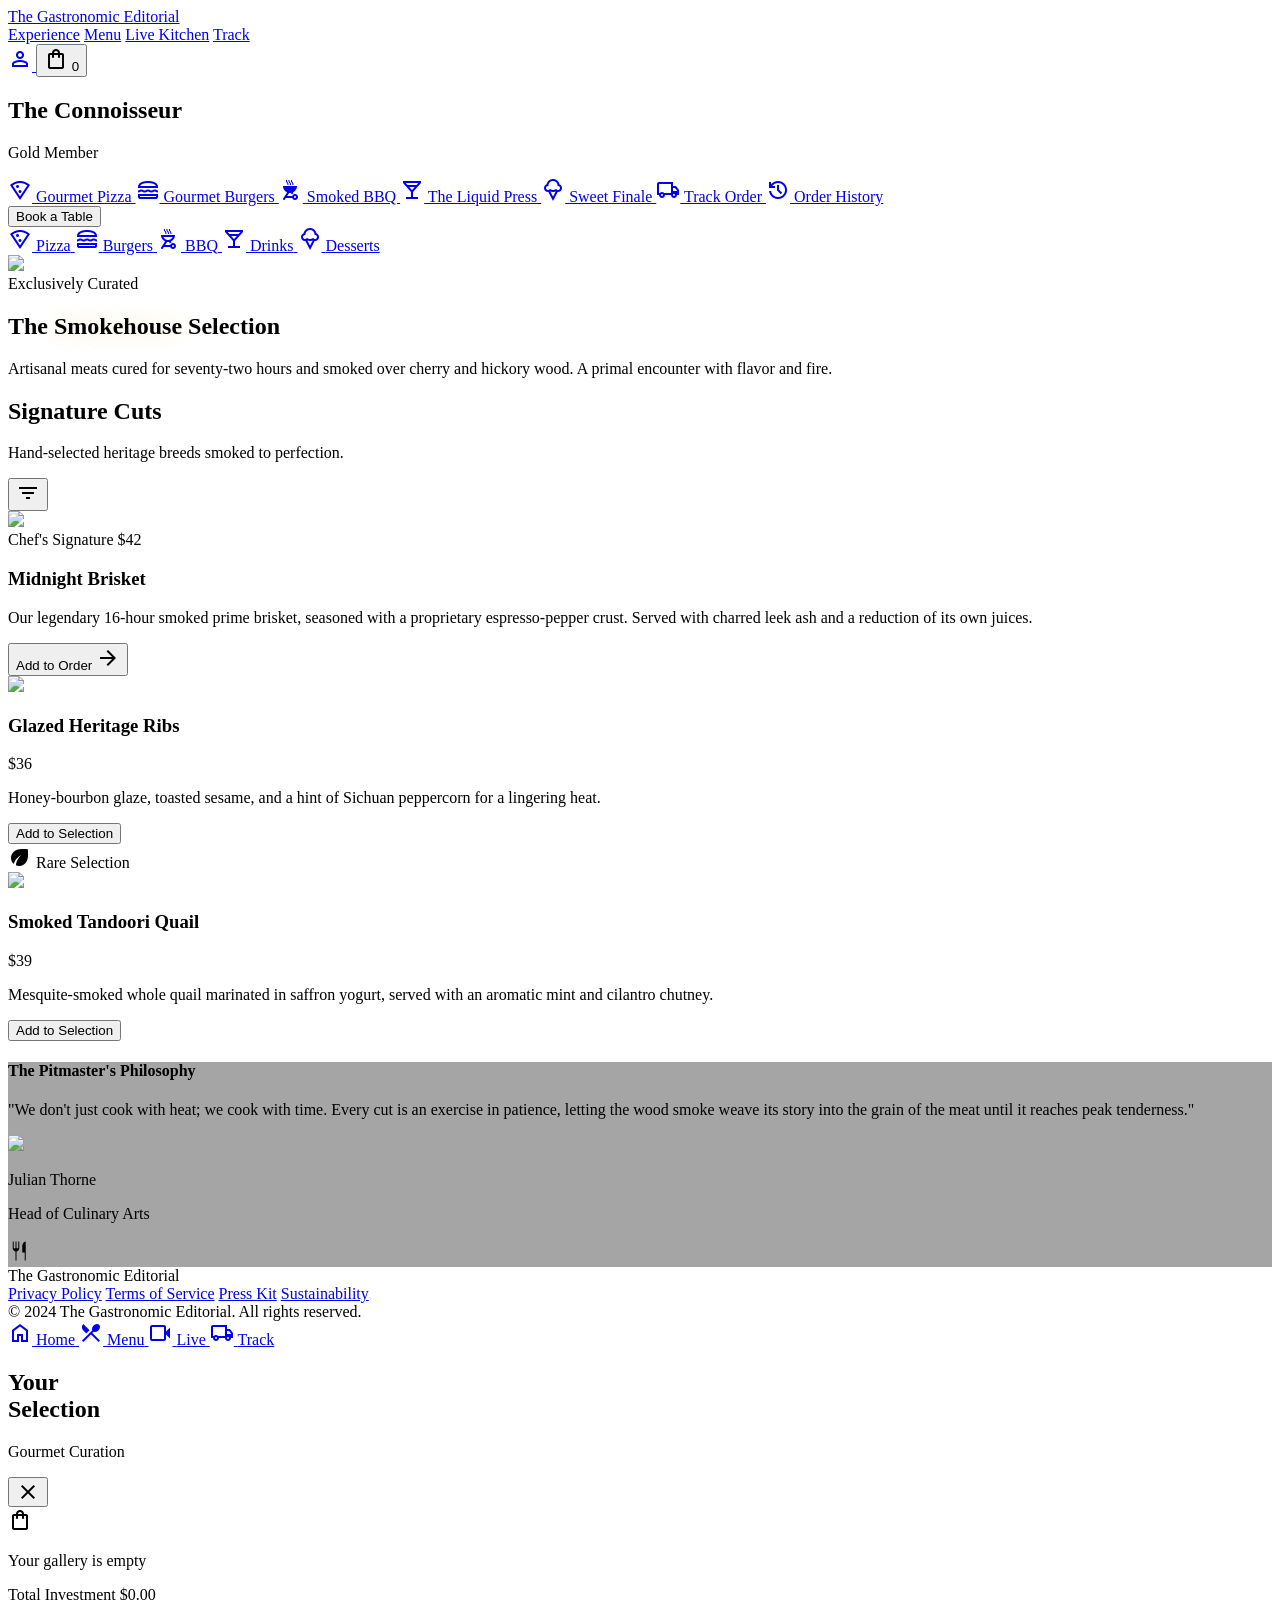
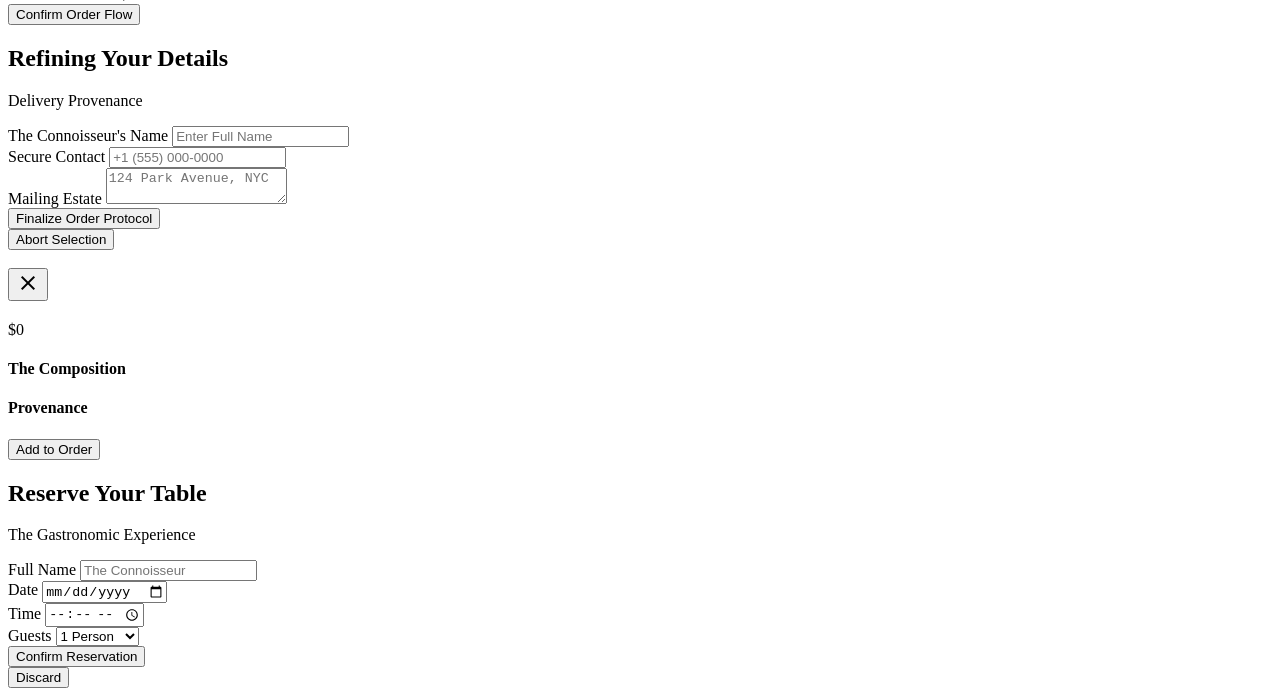
==== BBQ.html @ ee4dd298 "Initial commit with all project files" ====
<!DOCTYPE html>

<html class="dark" lang="en"><head>
<meta charset="utf-8"/>
<meta content="width=device-width, initial-scale=1.0" name="viewport"/>
<script src="https://cdn.tailwindcss.com?plugins=forms,container-queries"></script>
<link href="https://fonts.googleapis.com/css2?family=Inter:wght@400;500;600;700&amp;family=Manrope:wght@600;700;800&amp;family=Material+Symbols+Outlined:wght,FILL@100..700,0..1&amp;display=swap" rel="stylesheet"/>
<link href="https://fonts.googleapis.com/css2?family=Material+Symbols+Outlined:wght,FILL@100..700,0..1&amp;display=swap" rel="stylesheet"/>
<script id="tailwind-config">
      tailwind.config = {
        darkMode: "class",
        theme: {
          extend: {
            colors: {
              "tertiary-container": "#2ecc71",
              "on-secondary-container": "#451f00",
              "background": "#131313",
              "on-primary-fixed": "#241a00",
              "inverse-on-surface": "#313030",
              "on-tertiary-fixed-variant": "#005228",
              "surface-container-lowest": "#0e0e0e",
              "secondary-fixed-dim": "#ffb783",
              "outline": "#99907c",
              "on-error-container": "#ffdad6",
              "tertiary-fixed-dim": "#4ae183",
              "surface-variant": "#353534",
              "surface-container": "#201f1f",
              "secondary": "#ffb783",
              "primary-container": "#d4af37",
              "on-primary-fixed-variant": "#574500",
              "primary": "#f2ca50",
              "error-container": "#93000a",
              "error": "#ffb4ab",
              "tertiary-fixed": "#6bfe9c",
              "on-tertiary-fixed": "#00210c",
              "on-surface": "#e5e2e1",
              "inverse-primary": "#735c00",
              "surface-container-high": "#2a2a2a",
              "on-tertiary-container": "#005027",
              "on-primary-container": "#554300",
              "on-tertiary": "#003919",
              "on-background": "#e5e2e1",
              "surface-container-highest": "#353534",
              "surface": "#131313",
              "surface-tint": "#e9c349",
              "on-primary": "#3c2f00",
              "surface-bright": "#393939",
              "secondary-container": "#db7619",
              "primary-fixed": "#ffe088",
              "inverse-surface": "#e5e2e1",
              "on-secondary-fixed": "#301400",
              "on-secondary": "#4f2500",
              "surface-container-low": "#1c1b1b",
              "on-secondary-fixed-variant": "#713700",
              "on-surface-variant": "#d0c5af",
              "outline-variant": "#4d4635",
              "surface-dim": "#131313",
              "primary-fixed-dim": "#e9c349",
              "secondary-fixed": "#ffdcc5",
              "tertiary": "#54e98a",
              "on-error": "#690005"
            },
            fontFamily: {
              "headline": ["Manrope"],
              "body": ["Inter"],
              "label": ["Inter"]
            },
            borderRadius: {"DEFAULT": "0.25rem", "lg": "0.5rem", "xl": "0.75rem", "full": "9999px"},
          },
        },
      }
    </script>
<style>
      .material-symbols-outlined {
        font-variation-settings: 'FILL' 0, 'wght' 400, 'GRAD' 0, 'opsz' 24;
      }
      .glass-card {
        background: rgba(32, 31, 31, 0.4);
        backdrop-filter: blur(24px);
      }
      .text-glow {
        text-shadow: 0 0 20px rgba(242, 202, 80, 0.3);
      }
    </style>
</head>
<body class="bg-background text-on-background font-body selection:bg-primary selection:text-on-primary">
<!-- Top Navigation Bar (Standardized) -->
<nav class="fixed top-0 w-full z-50 bg-surface-variant/40 backdrop-blur-3xl shadow-2xl shadow-black/20 no-border">
<div class="flex justify-between items-center w-full px-8 py-4 max-w-screen-2xl mx-auto">
<a href="index.html" class="text-2xl font-manrope font-extrabold tracking-tighter text-white">
    The Gastronomic Editorial
</a>
<div class="hidden md:flex items-center gap-10">
<a id="nav-experience" class="font-inter text-sm hover:scale-105 transition-transform duration-300 text-gray-400 hover:text-white" href="index.html">Experience</a>
<a id="nav-menu" class="font-inter text-sm hover:scale-105 transition-transform duration-300 text-gray-400 hover:text-white" href="menu.html">Menu</a>
<a id="nav-live" class="font-inter text-sm hover:scale-105 transition-transform duration-300 text-gray-400 hover:text-white" href="live.html">Live Kitchen</a>
<a id="nav-track" class="font-inter text-sm hover:scale-105 transition-transform duration-300 text-gray-400 hover:text-white" href="track.html">Track</a>
</div>
<div class="flex items-center gap-6">
<a href="profile.html" class="text-white hover:scale-105 transition-transform duration-300" title="Profile">
<span class="material-symbols-outlined">person</span>
</a>
<button class="text-white hover:scale-105 transition-transform duration-300 relative" data-id="cart-toggle" title="Cart">
<span class="material-symbols-outlined">shopping_bag</span>
<span class="absolute -top-1 -right-1 w-4 h-4 bg-primary text-on-primary text-[10px] font-bold rounded-full flex items-center justify-center cart-badge hidden">0</span>
</button>
</div>
</div>
</nav>
<!-- Side Navigation (Web Only) -->
<aside class="hidden lg:flex flex-col h-full py-8 bg-[#1c1b1b] w-72 fixed left-0 top-0 pt-24 z-40 border-r border-white/5">
    <div class="px-8 mb-10">
        <h2 class="text-lg font-black text-[#f2ca50] font-headline user-name-display">The Connoisseur</h2>
        <p class="text-neutral-500 font-['Inter'] font-medium text-xs uppercase tracking-widest">Gold Member</p>
    </div>
    <nav class="flex flex-col gap-1">
        <a class="flex items-center gap-4 py-3 font-['Inter'] font-medium text-sm text-neutral-500 pl-4 hover:bg-[#201f1f] transition-colors translate-x-1 duration-200" href="menu.html">
            <span class="material-symbols-outlined text-lg">local_pizza</span>
            Gourmet Pizza
        </a>
        <a class="flex items-center gap-4 py-3 font-['Inter'] font-medium text-sm text-neutral-500 pl-4 hover:bg-[#201f1f] transition-colors translate-x-1 duration-200" href="burgur.html">
            <span class="material-symbols-outlined text-lg">lunch_dining</span>
            Gourmet Burgers
        </a>
        <a class="flex items-center gap-4 py-3 font-['Inter'] font-bold text-[#d4af37] border-l-4 border-[#f2ca50] pl-4 bg-[#201f1f] translate-x-1 duration-200" href="BBQ.html">
            <span class="material-symbols-outlined text-lg" style="font-variation-settings: 'FILL' 1;">outdoor_grill</span>
            Smoked BBQ
        </a>
        <a class="flex items-center gap-4 py-3 font-['Inter'] font-medium text-sm text-neutral-500 pl-4 hover:bg-[#201f1f] transition-colors translate-x-1 duration-200" href="drinks.html">
            <span class="material-symbols-outlined text-lg">local_bar</span>
            The Liquid Press
        </a>
        <a class="flex items-center gap-4 py-3 font-['Inter'] font-medium text-sm text-neutral-500 pl-4 hover:bg-[#201f1f] transition-colors translate-x-1 duration-200" href="dessert.html">
            <span class="material-symbols-outlined text-lg">icecream</span>
            Sweet Finale
        </a>
        <a class="flex items-center gap-4 py-3 font-['Inter'] font-medium text-sm text-neutral-500 pl-4 hover:bg-[#201f1f] transition-colors translate-x-1 duration-200" href="track.html">
            <span class="material-symbols-outlined text-lg">local_shipping</span>
            Track Order
        </a>
        <a class="flex items-center gap-4 py-3 font-['Inter'] font-medium text-sm text-neutral-500 pl-4 hover:bg-[#201f1f] transition-colors translate-x-1 duration-200" href="profile.html">
            <span class="material-symbols-outlined text-lg">history</span>
            Order History
        </a>
    </nav>
<div class="mt-auto px-6">
<button class="w-full py-4 rounded-full bg-gradient-to-br from-primary to-primary-container text-on-primary font-bold text-sm uppercase tracking-widest shadow-xl shadow-primary/10 hover:scale-[1.02] active:scale-95 transition-all">
                Book a Table
            </button>
</div>
</aside>
<!-- Main Content Canvas -->
<main class="lg:ml-72 min-h-screen">
<!-- Mobile Category Filter (Horizontal Scroll) -->
<nav class="lg:hidden flex overflow-x-auto py-6 mb-12 gap-4 no-scrollbar -mx-8 px-8 sticky top-[72px] z-30 bg-background/80 backdrop-blur-xl border-b border-white/5 category-scroll">
    <a href="menu.html" class="category-link flex-shrink-0 flex items-center gap-3 px-6 py-3 rounded-full bg-surface-container border border-white/5 text-neutral-400">
        <span class="material-symbols-outlined text-lg">local_pizza</span>
        <span class="text-[10px] font-black uppercase tracking-[0.2em]">Pizza</span>
    </a>
    <a href="burgur.html" class="category-link flex-shrink-0 flex items-center gap-3 px-6 py-3 rounded-full bg-surface-container border border-white/5 text-neutral-400">
        <span class="material-symbols-outlined text-lg">lunch_dining</span>
        <span class="text-[10px] font-black uppercase tracking-[0.2em]">Burgers</span>
    </a>
    <a href="BBQ.html" class="category-link flex-shrink-0 flex items-center gap-3 px-6 py-3 rounded-full bg-surface-container border border-white/5 text-neutral-400">
        <span class="material-symbols-outlined text-lg">outdoor_grill</span>
        <span class="text-[10px] font-black uppercase tracking-[0.2em]">BBQ</span>
    </a>
    <a href="drinks.html" class="category-link flex-shrink-0 flex items-center gap-3 px-6 py-3 rounded-full bg-surface-container border border-white/5 text-neutral-400">
        <span class="material-symbols-outlined text-lg">local_bar</span>
        <span class="text-[10px] font-black uppercase tracking-[0.2em]">Drinks</span>
    </a>
    <a href="dessert.html" class="category-link flex-shrink-0 flex items-center gap-3 px-6 py-3 rounded-full bg-surface-container border border-white/5 text-neutral-400">
        <span class="material-symbols-outlined text-lg">icecream</span>
        <span class="text-[10px] font-black uppercase tracking-[0.2em]">Desserts</span>
    </a>
</nav>
<!-- Hero Section -->
<section class="relative h-[716px] flex items-end overflow-hidden">
<img class="absolute inset-0 w-full h-full object-cover" data-alt="Extreme close-up of slow-cooked beef brisket with glistening fat rendering, deep black pepper crust, and wisps of wood smoke on a dark background" src="https://lh3.googleusercontent.com/aida-public/[base64]"/>
<div class="absolute inset-0 bg-gradient-to-t from-background via-background/40 to-transparent"></div>
<div class="relative z-10 px-8 pb-20 max-w-5xl">
<div class="flex items-center gap-3 mb-4">
<span class="h-[1px] w-12 bg-primary"></span>
<span class="text-primary font-bold uppercase tracking-[0.3em] text-xs">Exclusively Curated</span>
</div>
<h1 class="font-headline text-6xl md:text-8xl font-extrabold text-white tracking-tighter leading-none mb-6">
                    The <span class="text-primary text-glow italic">Smokehouse</span> Selection
                </h1>
<p class="text-on-surface-variant max-w-xl text-lg leading-relaxed">
                    Artisanal meats cured for seventy-two hours and smoked over cherry and hickory wood. A primal encounter with flavor and fire.
                </p>
</div>
</section>
<!-- Menu Content -->
<section class="px-8 py-24 max-w-screen-2xl mx-auto">
<!-- Category Header -->
<div class="flex justify-between items-end mb-16 border-b border-outline-variant/15 pb-8">
<div>
<h2 class="font-headline text-3xl font-bold text-white mb-2">Signature Cuts</h2>
<p class="text-neutral-500 font-medium italic">Hand-selected heritage breeds smoked to perfection.</p>
</div>
<div class="flex gap-4">
<button class="w-12 h-12 rounded-full border border-outline-variant/30 flex items-center justify-center text-on-surface hover:bg-surface-container transition-colors">
<span class="material-symbols-outlined">filter_list</span>
</button>
</div>
</div>
<!-- Bento-Style Menu Grid -->
<div class="grid grid-cols-1 md:grid-cols-12 gap-8">
<!-- Main Item: Midnight Brisket -->
<div class="md:col-span-8 group relative overflow-hidden rounded-xl bg-surface-container-low">
<div class="flex flex-col md:flex-row h-full">
<div class="md:w-1/2 overflow-hidden h-64 md:h-auto">
<img class="w-full h-full object-cover transition-transform duration-700 group-hover:scale-110" data-alt="Glistening sliced beef brisket on a dark slate board with coarse salt and an espresso pepper rub visible on the bark" src="https://lh3.googleusercontent.com/aida-public/[base64]"/>
</div>
<div class="md:w-1/2 p-10 flex flex-col justify-center">
<div class="flex justify-between items-start mb-6">
<span class="px-3 py-1 bg-primary/10 text-primary text-[10px] font-black uppercase tracking-widest rounded-full">Chef's Signature</span>
<span class="text-2xl font-headline font-bold text-white">$42</span>
</div>
<h3 class="font-headline text-3xl font-bold text-white mb-4 cursor-pointer hover:text-primary transition-colors" onclick="ItemDetails.show({name: 'Midnight Brisket', price: 42, image: 'https://lh3.googleusercontent.com/aida-public/[base64]', type: 'bbq', description: 'Our legendary 16-hour smoked prime brisket, seasoned with a proprietary espresso-pepper crust. Served with charred leek ash and a reduction of its own juices.', ingredients: 'Prime Brisket, Espresso-Pepper Rub, Hickory Smoke, Leek Ash.'})">Midnight Brisket</h3>
<p class="text-on-surface-variant mb-8 text-sm leading-relaxed">
                                Our legendary 16-hour smoked prime brisket, seasoned with a proprietary espresso-pepper crust. Served with charred leek ash and a reduction of its own juices.
                            </p>
<button onclick="Cart.addItem({name: 'Midnight Brisket', price: 42, image: 'https://lh3.googleusercontent.com/aida-public/[base64]', type: 'bbq'})" class="flex items-center gap-2 text-primary font-bold text-xs uppercase tracking-widest group/btn">
                                Add to Order 
                                <span class="material-symbols-outlined text-sm transition-transform group-hover/btn:translate-x-1">arrow_forward</span>
</button>
</div>
</div>
</div>
<!-- Secondary Item: Glazed Heritage Ribs -->
<div class="md:col-span-4 group flex flex-col bg-surface-container rounded-xl overflow-hidden hover:bg-surface-container-high transition-all duration-300">
<div class="h-64 overflow-hidden">
<img class="w-full h-full object-cover transition-transform duration-700 group-hover:scale-105" data-alt="Close-up of glazed pork ribs with a honey bourbon sheen, sprinkled with toasted sesame seeds and fresh scallions on a dark background" src="https://lh3.googleusercontent.com/aida-public/[base64]"/>
</div>
<div class="p-8 flex-1 flex flex-col">
<div class="flex justify-between mb-4">
<h3 class="font-headline text-xl font-bold text-white cursor-pointer hover:text-primary transition-colors" onclick="ItemDetails.show({name: 'Glazed Heritage Ribs', price: 36, image: 'https://lh3.googleusercontent.com/aida-public/[base64]', type: 'bbq', description: 'Honey-bourbon glaze, toasted sesame, and a hint of Sichuan peppercorn for a lingering heat.', ingredients: 'Heritage Pork Ribs, Honey-Bourbon Glaze, Sesame Seeds, Sichuan Peppercorn.'})">Glazed Heritage Ribs</h3>
<span class="text-primary font-bold">$36</span>
</div>
<p class="text-on-surface-variant text-sm mb-8">
                            Honey-bourbon glaze, toasted sesame, and a hint of Sichuan peppercorn for a lingering heat.
                        </p>
<button onclick="Cart.addItem({name: 'Glazed Heritage Ribs', price: 36, image: 'https://lh3.googleusercontent.com/aida-public/[base64]', type: 'bbq'})" class="mt-auto w-full py-3 rounded-lg border border-outline-variant/20 text-xs font-bold uppercase tracking-widest hover:bg-primary hover:text-on-primary hover:border-primary transition-colors">
                            Add to Selection
                        </button>
</div>
</div>
<!-- Third Item: Smoked Tandoori Quail -->
<div class="md:col-span-4 group flex flex-col bg-surface-container rounded-xl overflow-hidden hover:bg-surface-container-high transition-all duration-300">
<div class="h-64 overflow-hidden relative">
<div class="absolute top-4 left-4 z-10 px-3 py-1 bg-tertiary/20 backdrop-blur-md text-tertiary text-[10px] font-black uppercase tracking-widest rounded-full flex items-center gap-1">
<span class="material-symbols-outlined text-[12px]" style="font-variation-settings: 'FILL' 1;">eco</span> Rare Selection
                        </div>
<img class="w-full h-full object-cover transition-transform duration-700 group-hover:scale-105" data-alt="Artistically plated smoked quail with vibrant saffron yogurt swirls and bright green mint chutney droplets on a textured black plate" src="https://lh3.googleusercontent.com/aida-public/[base64]"/>
</div>
<div class="p-8 flex-1 flex flex-col">
<div class="flex justify-between mb-4">
<h3 class="font-headline text-xl font-bold text-white cursor-pointer hover:text-primary transition-colors" onclick="ItemDetails.show({name: 'Smoked Tandoori Quail', price: 39, image: 'https://lh3.googleusercontent.com/aida-public/[base64]', type: 'bbq', description: 'Mesquite-smoked whole quail marinated in saffron yogurt, served with an aromatic mint and cilantro chutney.', ingredients: 'Whole Quail, Saffron Yogurt, Mesquite Smoke, Mint Chutney.'})">Smoked Tandoori Quail</h3>
<span class="text-primary font-bold">$39</span>
</div>
<p class="text-on-surface-variant text-sm mb-8">
                            Mesquite-smoked whole quail marinated in saffron yogurt, served with an aromatic mint and cilantro chutney.
                        </p>
<button onclick="Cart.addItem({name: 'Smoked Tandoori Quail', price: 39, image: 'https://lh3.googleusercontent.com/aida-public/[base64]', type: 'bbq'})" class="mt-auto w-full py-3 rounded-lg border border-outline-variant/20 text-xs font-bold uppercase tracking-widest hover:bg-primary hover:text-on-primary hover:border-primary transition-colors">
                            Add to Selection
                        </button>
</div>
</div>
<!-- Featured Category Callout -->
<div class="md:col-span-8 glass-card rounded-xl border border-outline-variant/10 p-12 flex items-center">
<div class="max-w-md">
<h4 class="font-headline text-2xl font-bold text-[#f2ca50] mb-4 italic">The Pitmaster's Philosophy</h4>
<p class="text-on-surface-variant text-sm leading-loose mb-6">
                            "We don't just cook with heat; we cook with time. Every cut is an exercise in patience, letting the wood smoke weave its story into the grain of the meat until it reaches peak tenderness."
                        </p>
<div class="flex items-center gap-4">
<div class="w-12 h-12 rounded-full overflow-hidden border border-primary/30">
<img class="w-full h-full object-cover" data-alt="Portrait of a professional chef in a black apron with a focused expression" src="https://lh3.googleusercontent.com/aida-public/[base64]"/>
</div>
<div>
<p class="text-white text-xs font-bold uppercase tracking-widest">Julian Thorne</p>
<p class="text-neutral-500 text-[10px]">Head of Culinary Arts</p>
</div>
</div>
</div>
<div class="hidden md:block ml-auto">
<span class="material-symbols-outlined text-[120px] text-primary/5 select-none" style="font-variation-settings: 'wght' 200;">restaurant</span>
</div>
</div>
</div>
</section>
<!-- Footer (Shared Component) -->
<footer class="w-full py-12 px-8 bg-surface border-t border-white/5 pb-32 md:pb-12">
<div class="flex flex-col md:flex-row justify-between items-center gap-8 max-w-screen-2xl mx-auto">
<div class="text-xl font-manrope font-bold text-white/80">
                The Gastronomic Editorial
            </div>
<div class="flex flex-wrap justify-center gap-8">
<a class="font-inter text-xs tracking-wide text-gray-500 hover:text-yellow-400 transition-colors uppercase font-bold" href="privacy policy.html">Privacy Policy</a>
<a class="font-inter text-xs tracking-wide text-gray-500 hover:text-yellow-400 transition-colors uppercase font-bold" href="terms of services.html">Terms of Service</a>
<a class="font-inter text-xs tracking-wide text-gray-500 hover:text-yellow-400 transition-colors uppercase font-bold" href="press.html">Press Kit</a>
<a class="font-inter text-xs tracking-wide text-gray-500 hover:text-yellow-400 transition-colors uppercase font-bold" href="sustainability.html">Sustainability</a>
</div>
<div class="font-inter text-[10px] tracking-widest text-gray-600 uppercase">
                © 2024 The Gastronomic Editorial. All rights reserved.
            </div>
</div>
</footer>
</main>
<!-- Standardized Bottom Mobile Navigation (Floating Island) -->
<nav id="mobile-nav" class="md:hidden fixed bottom-6 left-1/2 -translate-x-1/2 w-[90%] max-w-md rounded-full px-6 py-3 z-50 bg-surface-variant/40 backdrop-blur-2xl shadow-xl shadow-black/40 border border-white/10 flex justify-around items-center">
<a href="index.html" class="flex flex-col items-center justify-center text-gray-400 hover:text-white transition-all">
<span class="material-symbols-outlined">home</span>
<span class="font-inter text-[10px] font-medium mt-1">Home</span>
</a>
<a href="menu.html" class="flex flex-col items-center justify-center text-yellow-400 relative after:content-[''] after:absolute after:-bottom-1 after:w-1 after:h-1 after:bg-yellow-400 after:rounded-full scale-110">
<span class="material-symbols-outlined">restaurant_menu</span>
<span class="font-inter text-[10px] font-medium mt-1">Menu</span>
</a>
<a href="live.html" class="flex flex-col items-center justify-center text-gray-400 hover:text-white transition-all">
<span class="material-symbols-outlined">videocam</span>
<span class="font-inter text-[10px] font-medium mt-1">Live</span>
</a>
<a href="track.html" class="flex flex-col items-center justify-center text-gray-400 hover:text-white transition-all">
<span class="material-symbols-outlined">local_shipping</span>
<span class="font-inter text-[10px] font-medium mt-1">Track</span>
</a>
</nav>

<script src="script.js"></script>
</body></html>
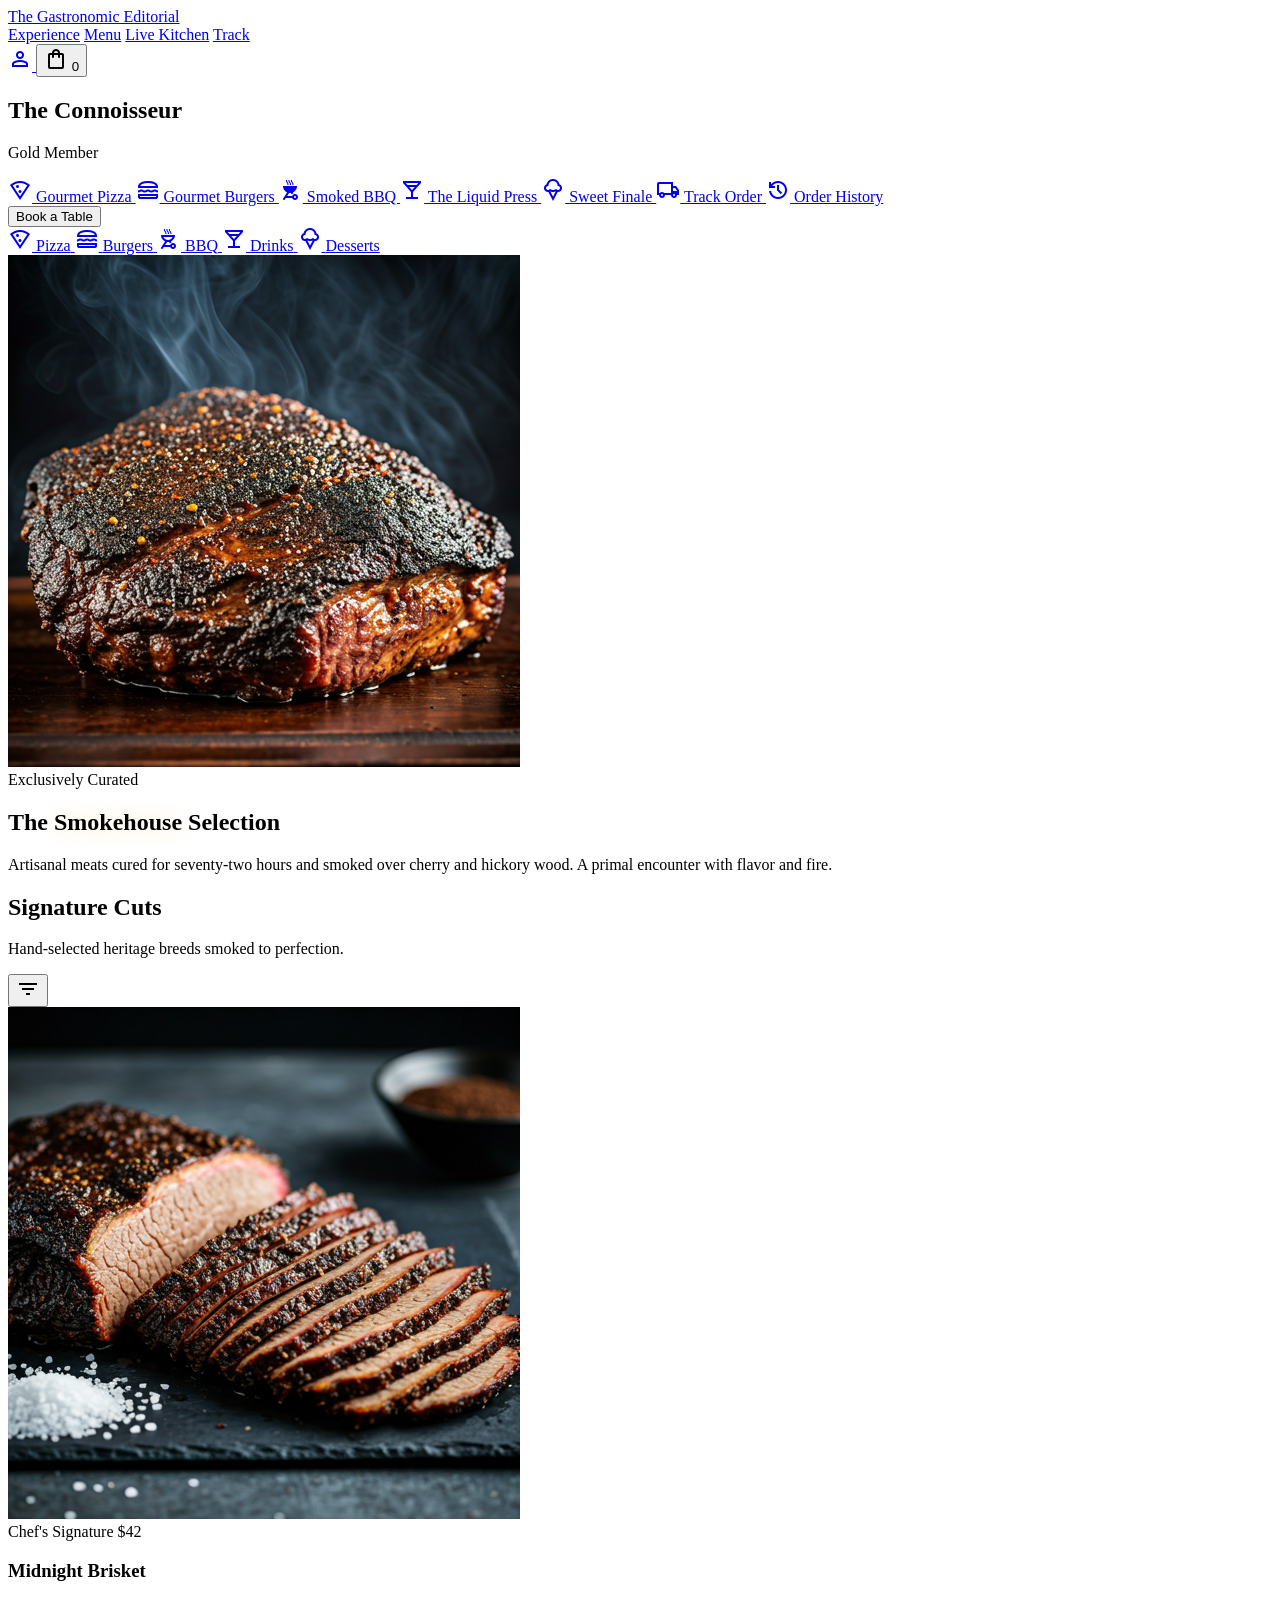
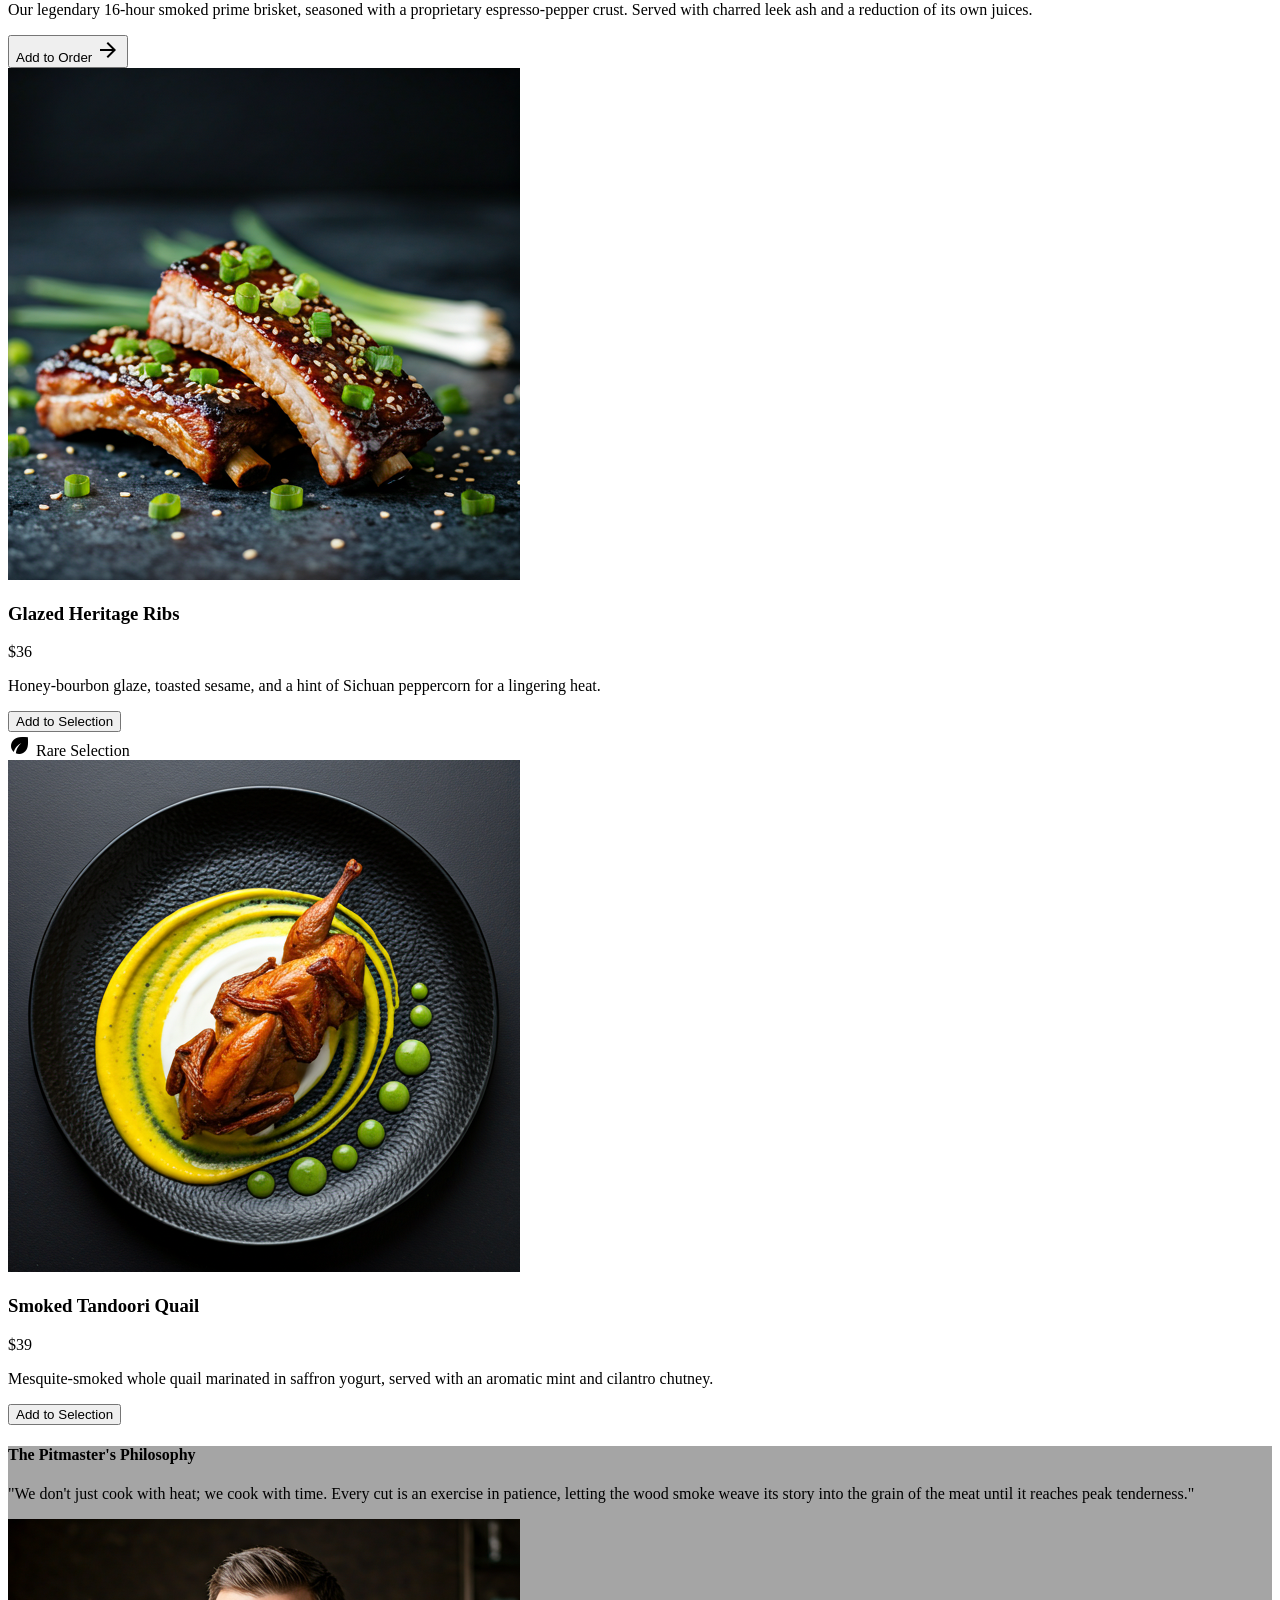
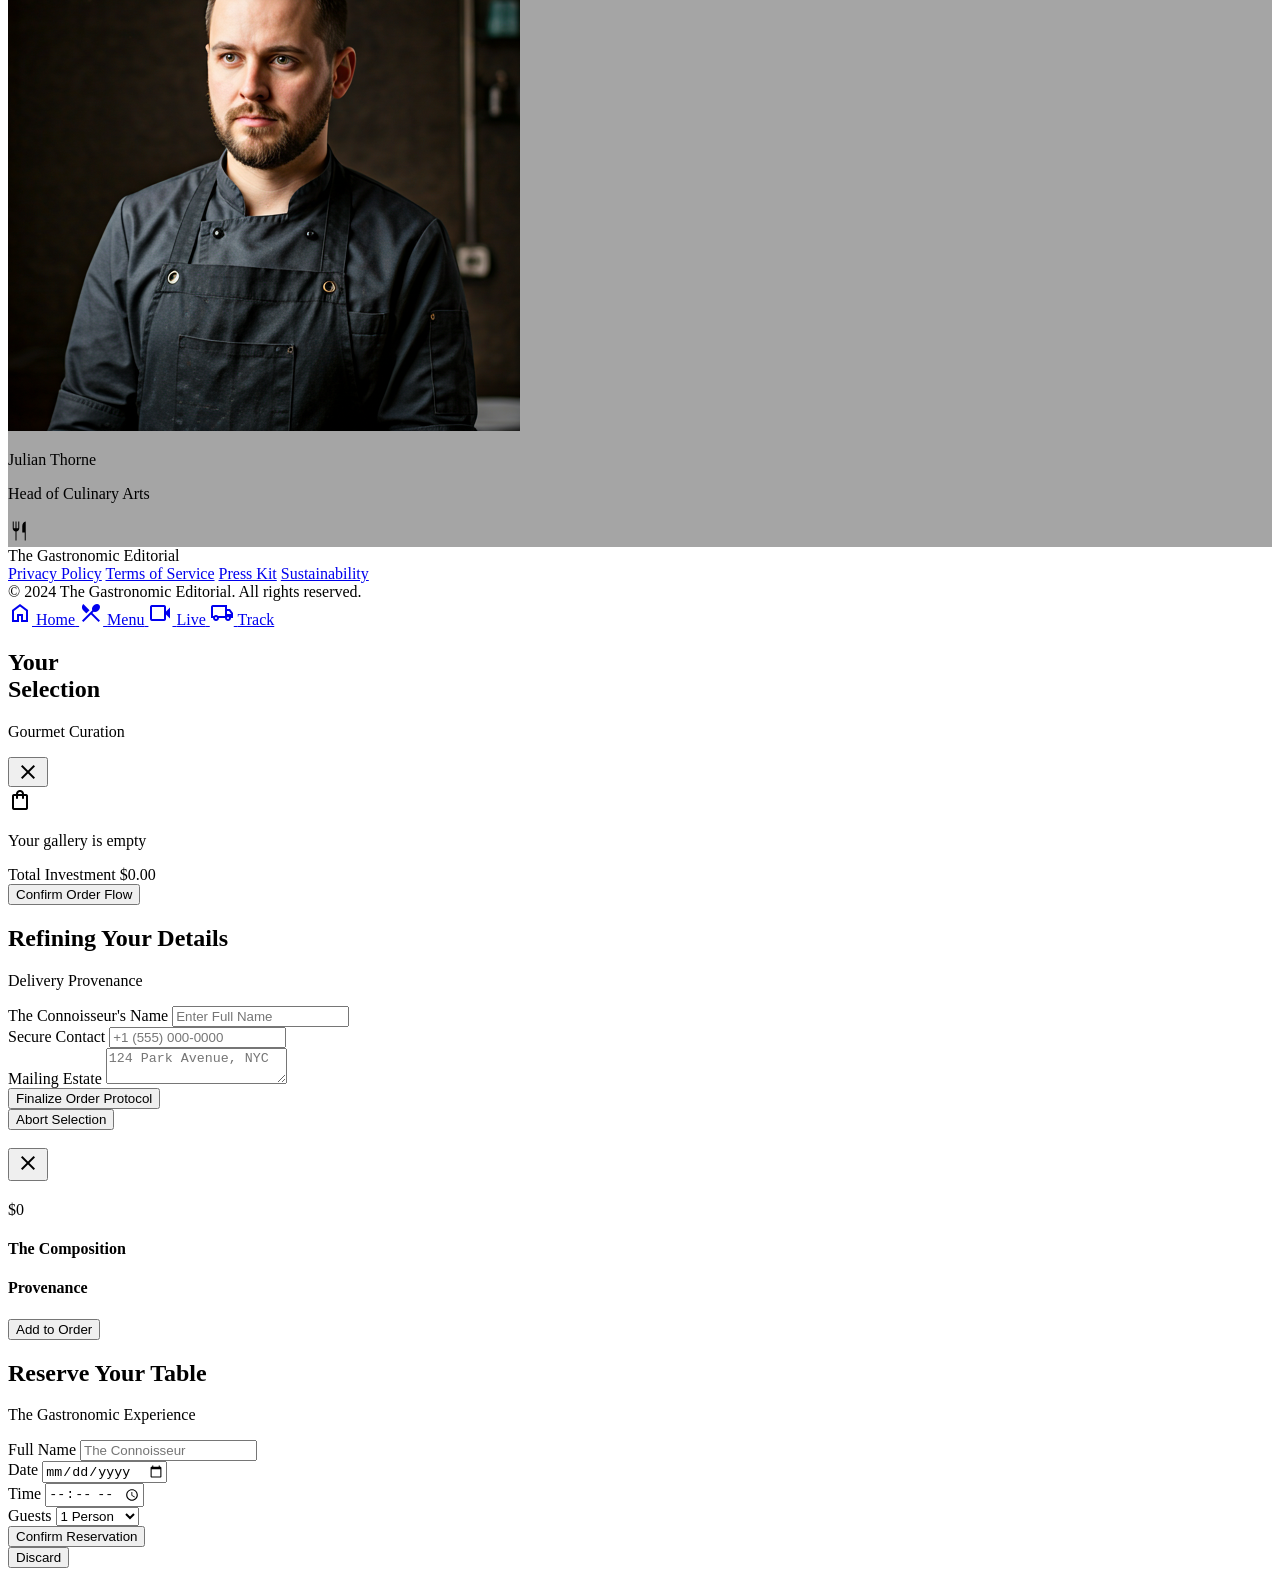
==== commit 39adfbab: "Organize images locallly, fix paths, and refine README" ====
--- a/BBQ.html
+++ b/BBQ.html
@@ -176,7 +176,7 @@
 </nav>
 <!-- Hero Section -->
 <section class="relative h-[716px] flex items-end overflow-hidden">
-<img class="absolute inset-0 w-full h-full object-cover" data-alt="Extreme close-up of slow-cooked beef brisket with glistening fat rendering, deep black pepper crust, and wisps of wood smoke on a dark background" src="https://lh3.googleusercontent.com/aida-public/[base64]"/>
+<img class="absolute inset-0 w-full h-full object-cover" data-alt="Extreme close-up of slow-cooked beef brisket with glistening fat rendering, deep black pepper crust, and wisps of wood smoke on a dark background" src="assets/images/image_15.jpg"/>
 <div class="absolute inset-0 bg-gradient-to-t from-background via-background/40 to-transparent"></div>
 <div class="relative z-10 px-8 pb-20 max-w-5xl">
 <div class="flex items-center gap-3 mb-4">
@@ -211,18 +211,18 @@
 <div class="md:col-span-8 group relative overflow-hidden rounded-xl bg-surface-container-low">
 <div class="flex flex-col md:flex-row h-full">
 <div class="md:w-1/2 overflow-hidden h-64 md:h-auto">
-<img class="w-full h-full object-cover transition-transform duration-700 group-hover:scale-110" data-alt="Glistening sliced beef brisket on a dark slate board with coarse salt and an espresso pepper rub visible on the bark" src="https://lh3.googleusercontent.com/aida-public/[base64]"/>
+<img class="w-full h-full object-cover transition-transform duration-700 group-hover:scale-110" data-alt="Glistening sliced beef brisket on a dark slate board with coarse salt and an espresso pepper rub visible on the bark" src="assets/images/image_44.jpg"/>
 </div>
 <div class="md:w-1/2 p-10 flex flex-col justify-center">
 <div class="flex justify-between items-start mb-6">
 <span class="px-3 py-1 bg-primary/10 text-primary text-[10px] font-black uppercase tracking-widest rounded-full">Chef's Signature</span>
 <span class="text-2xl font-headline font-bold text-white">$42</span>
 </div>
-<h3 class="font-headline text-3xl font-bold text-white mb-4 cursor-pointer hover:text-primary transition-colors" onclick="ItemDetails.show({name: 'Midnight Brisket', price: 42, image: 'https://lh3.googleusercontent.com/aida-public/[base64]', type: 'bbq', description: 'Our legendary 16-hour smoked prime brisket, seasoned with a proprietary espresso-pepper crust. Served with charred leek ash and a reduction of its own juices.', ingredients: 'Prime Brisket, Espresso-Pepper Rub, Hickory Smoke, Leek Ash.'})">Midnight Brisket</h3>
+<h3 class="font-headline text-3xl font-bold text-white mb-4 cursor-pointer hover:text-primary transition-colors" onclick="ItemDetails.show({name: 'Midnight Brisket', price: 42, image: 'assets/images/image_44.jpg', type: 'bbq', description: 'Our legendary 16-hour smoked prime brisket, seasoned with a proprietary espresso-pepper crust. Served with charred leek ash and a reduction of its own juices.', ingredients: 'Prime Brisket, Espresso-Pepper Rub, Hickory Smoke, Leek Ash.'})">Midnight Brisket</h3>
 <p class="text-on-surface-variant mb-8 text-sm leading-relaxed">
                                 Our legendary 16-hour smoked prime brisket, seasoned with a proprietary espresso-pepper crust. Served with charred leek ash and a reduction of its own juices.
                             </p>
-<button onclick="Cart.addItem({name: 'Midnight Brisket', price: 42, image: 'https://lh3.googleusercontent.com/aida-public/[base64]', type: 'bbq'})" class="flex items-center gap-2 text-primary font-bold text-xs uppercase tracking-widest group/btn">
+<button onclick="Cart.addItem({name: 'Midnight Brisket', price: 42, image: 'assets/images/image_44.jpg', type: 'bbq'})" class="flex items-center gap-2 text-primary font-bold text-xs uppercase tracking-widest group/btn">
                                 Add to Order 
                                 <span class="material-symbols-outlined text-sm transition-transform group-hover/btn:translate-x-1">arrow_forward</span>
 </button>
@@ -232,17 +232,17 @@
 <!-- Secondary Item: Glazed Heritage Ribs -->
 <div class="md:col-span-4 group flex flex-col bg-surface-container rounded-xl overflow-hidden hover:bg-surface-container-high transition-all duration-300">
 <div class="h-64 overflow-hidden">
-<img class="w-full h-full object-cover transition-transform duration-700 group-hover:scale-105" data-alt="Close-up of glazed pork ribs with a honey bourbon sheen, sprinkled with toasted sesame seeds and fresh scallions on a dark background" src="https://lh3.googleusercontent.com/aida-public/[base64]"/>
+<img class="w-full h-full object-cover transition-transform duration-700 group-hover:scale-105" data-alt="Close-up of glazed pork ribs with a honey bourbon sheen, sprinkled with toasted sesame seeds and fresh scallions on a dark background" src="assets/images/image_9.jpg"/>
 </div>
 <div class="p-8 flex-1 flex flex-col">
 <div class="flex justify-between mb-4">
-<h3 class="font-headline text-xl font-bold text-white cursor-pointer hover:text-primary transition-colors" onclick="ItemDetails.show({name: 'Glazed Heritage Ribs', price: 36, image: 'https://lh3.googleusercontent.com/aida-public/[base64]', type: 'bbq', description: 'Honey-bourbon glaze, toasted sesame, and a hint of Sichuan peppercorn for a lingering heat.', ingredients: 'Heritage Pork Ribs, Honey-Bourbon Glaze, Sesame Seeds, Sichuan Peppercorn.'})">Glazed Heritage Ribs</h3>
+<h3 class="font-headline text-xl font-bold text-white cursor-pointer hover:text-primary transition-colors" onclick="ItemDetails.show({name: 'Glazed Heritage Ribs', price: 36, image: 'assets/images/image_9.jpg', type: 'bbq', description: 'Honey-bourbon glaze, toasted sesame, and a hint of Sichuan peppercorn for a lingering heat.', ingredients: 'Heritage Pork Ribs, Honey-Bourbon Glaze, Sesame Seeds, Sichuan Peppercorn.'})">Glazed Heritage Ribs</h3>
 <span class="text-primary font-bold">$36</span>
 </div>
 <p class="text-on-surface-variant text-sm mb-8">
                             Honey-bourbon glaze, toasted sesame, and a hint of Sichuan peppercorn for a lingering heat.
                         </p>
-<button onclick="Cart.addItem({name: 'Glazed Heritage Ribs', price: 36, image: 'https://lh3.googleusercontent.com/aida-public/[base64]', type: 'bbq'})" class="mt-auto w-full py-3 rounded-lg border border-outline-variant/20 text-xs font-bold uppercase tracking-widest hover:bg-primary hover:text-on-primary hover:border-primary transition-colors">
+<button onclick="Cart.addItem({name: 'Glazed Heritage Ribs', price: 36, image: 'assets/images/image_9.jpg', type: 'bbq'})" class="mt-auto w-full py-3 rounded-lg border border-outline-variant/20 text-xs font-bold uppercase tracking-widest hover:bg-primary hover:text-on-primary hover:border-primary transition-colors">
                             Add to Selection
                         </button>
 </div>
@@ -253,17 +253,17 @@
 <div class="absolute top-4 left-4 z-10 px-3 py-1 bg-tertiary/20 backdrop-blur-md text-tertiary text-[10px] font-black uppercase tracking-widest rounded-full flex items-center gap-1">
 <span class="material-symbols-outlined text-[12px]" style="font-variation-settings: 'FILL' 1;">eco</span> Rare Selection
                         </div>
-<img class="w-full h-full object-cover transition-transform duration-700 group-hover:scale-105" data-alt="Artistically plated smoked quail with vibrant saffron yogurt swirls and bright green mint chutney droplets on a textured black plate" src="https://lh3.googleusercontent.com/aida-public/[base64]"/>
+<img class="w-full h-full object-cover transition-transform duration-700 group-hover:scale-105" data-alt="Artistically plated smoked quail with vibrant saffron yogurt swirls and bright green mint chutney droplets on a textured black plate" src="assets/images/image_35.jpg"/>
 </div>
 <div class="p-8 flex-1 flex flex-col">
 <div class="flex justify-between mb-4">
-<h3 class="font-headline text-xl font-bold text-white cursor-pointer hover:text-primary transition-colors" onclick="ItemDetails.show({name: 'Smoked Tandoori Quail', price: 39, image: 'https://lh3.googleusercontent.com/aida-public/[base64]', type: 'bbq', description: 'Mesquite-smoked whole quail marinated in saffron yogurt, served with an aromatic mint and cilantro chutney.', ingredients: 'Whole Quail, Saffron Yogurt, Mesquite Smoke, Mint Chutney.'})">Smoked Tandoori Quail</h3>
+<h3 class="font-headline text-xl font-bold text-white cursor-pointer hover:text-primary transition-colors" onclick="ItemDetails.show({name: 'Smoked Tandoori Quail', price: 39, image: 'assets/images/image_35.jpg', type: 'bbq', description: 'Mesquite-smoked whole quail marinated in saffron yogurt, served with an aromatic mint and cilantro chutney.', ingredients: 'Whole Quail, Saffron Yogurt, Mesquite Smoke, Mint Chutney.'})">Smoked Tandoori Quail</h3>
 <span class="text-primary font-bold">$39</span>
 </div>
 <p class="text-on-surface-variant text-sm mb-8">
                             Mesquite-smoked whole quail marinated in saffron yogurt, served with an aromatic mint and cilantro chutney.
                         </p>
-<button onclick="Cart.addItem({name: 'Smoked Tandoori Quail', price: 39, image: 'https://lh3.googleusercontent.com/aida-public/[base64]', type: 'bbq'})" class="mt-auto w-full py-3 rounded-lg border border-outline-variant/20 text-xs font-bold uppercase tracking-widest hover:bg-primary hover:text-on-primary hover:border-primary transition-colors">
+<button onclick="Cart.addItem({name: 'Smoked Tandoori Quail', price: 39, image: 'assets/images/image_35.jpg', type: 'bbq'})" class="mt-auto w-full py-3 rounded-lg border border-outline-variant/20 text-xs font-bold uppercase tracking-widest hover:bg-primary hover:text-on-primary hover:border-primary transition-colors">
                             Add to Selection
                         </button>
 </div>
@@ -277,7 +277,7 @@
                         </p>
 <div class="flex items-center gap-4">
 <div class="w-12 h-12 rounded-full overflow-hidden border border-primary/30">
-<img class="w-full h-full object-cover" data-alt="Portrait of a professional chef in a black apron with a focused expression" src="https://lh3.googleusercontent.com/aida-public/[base64]"/>
+<img class="w-full h-full object-cover" data-alt="Portrait of a professional chef in a black apron with a focused expression" src="assets/images/image_33.jpg"/>
 </div>
 <div>
 <p class="text-white text-xs font-bold uppercase tracking-widest">Julian Thorne</p>
